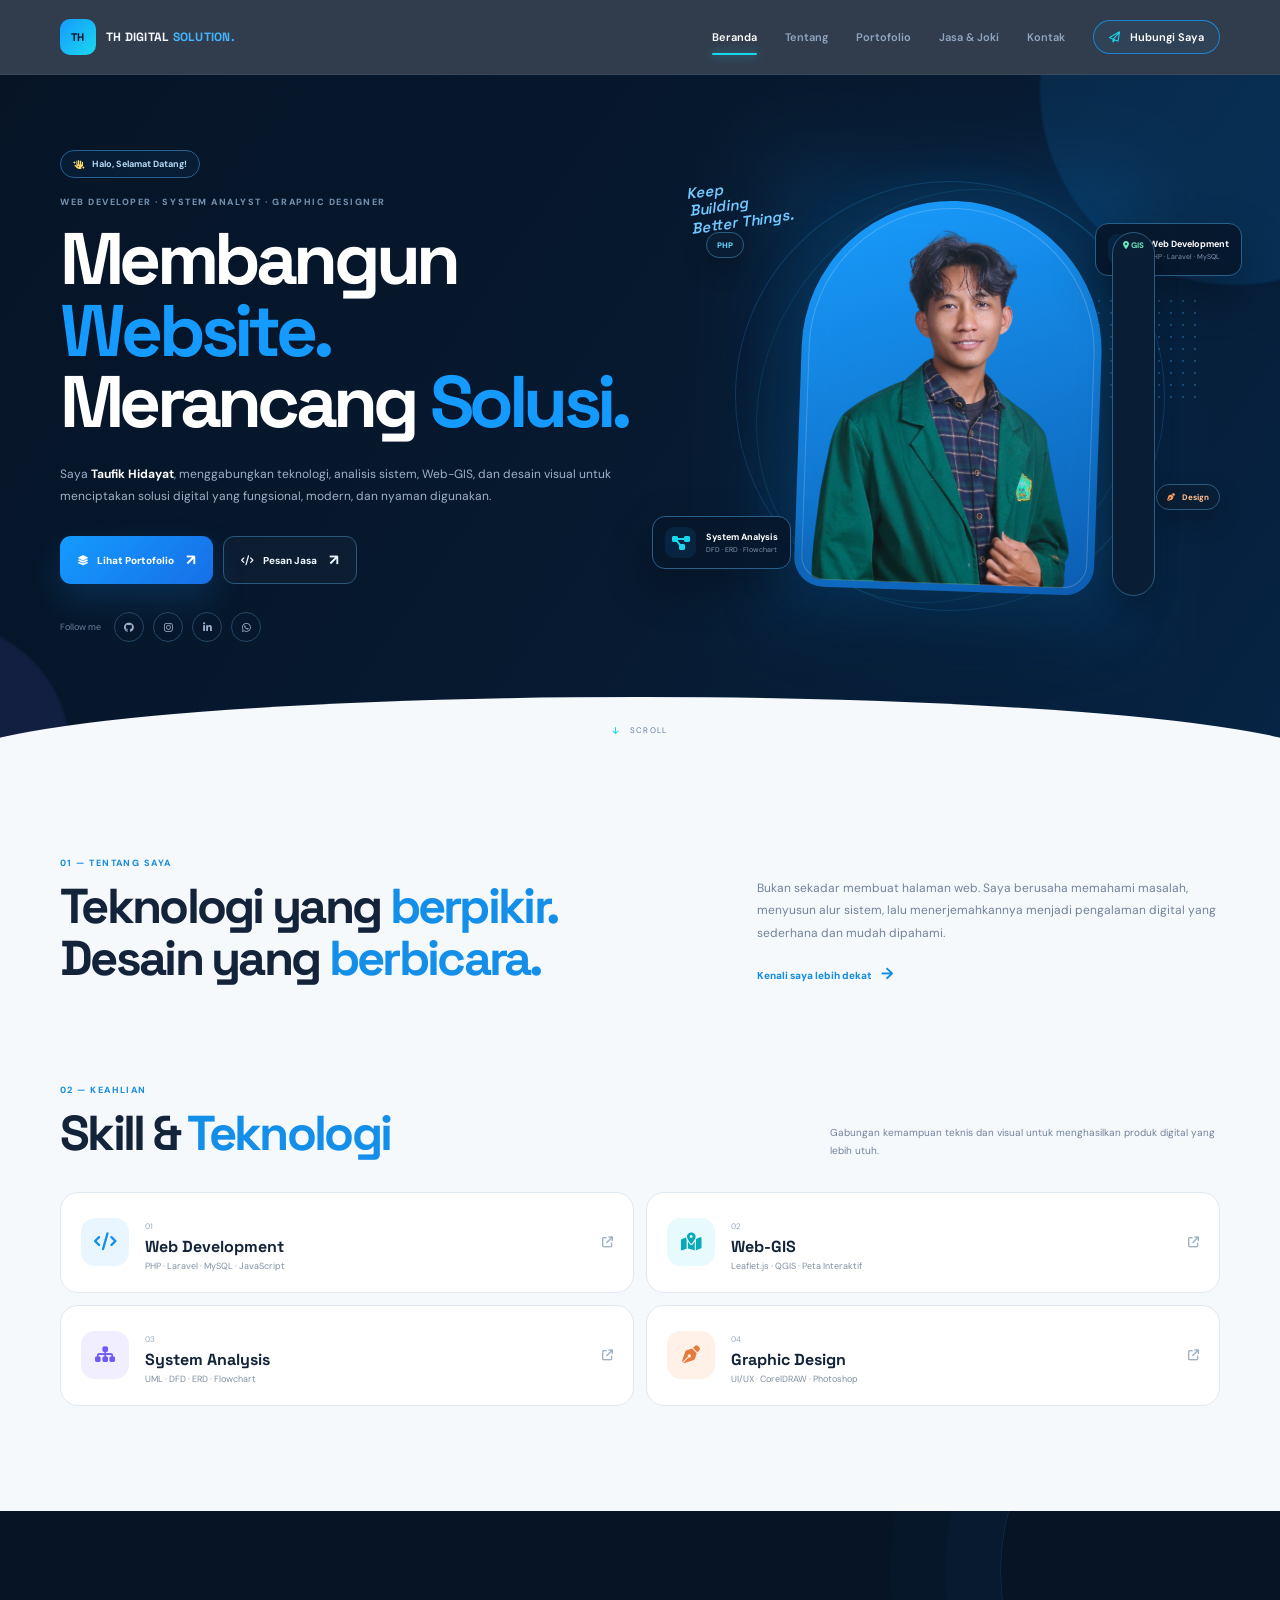
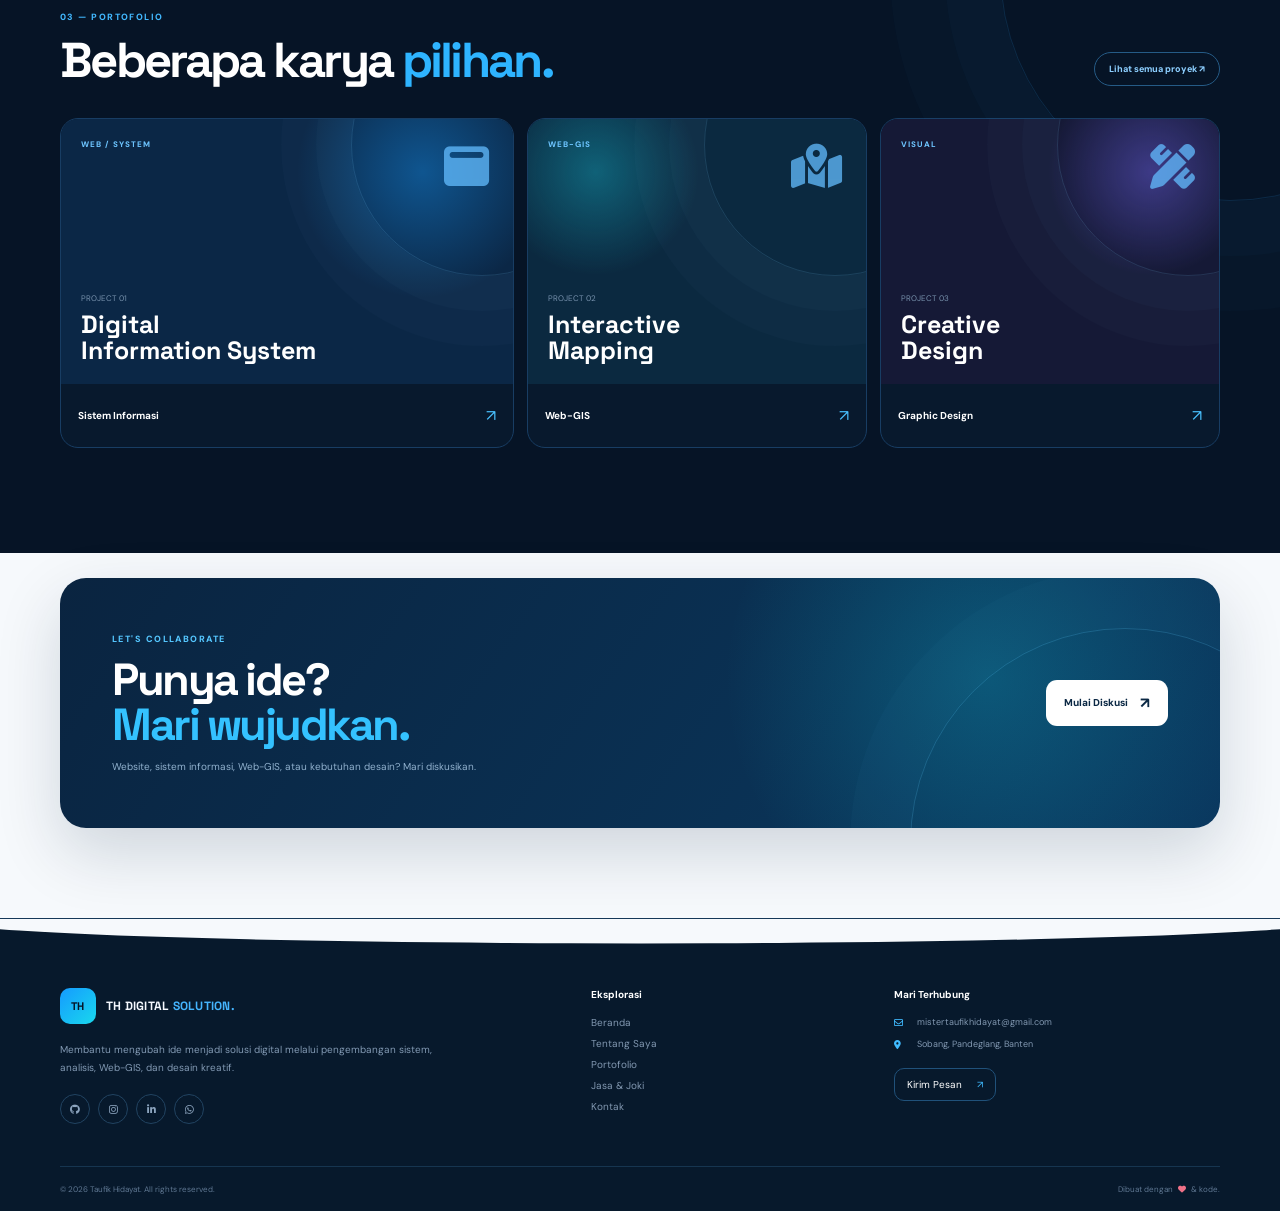
==== index.html @ 8ab4a1b7 "Add files via upload" ====
<!DOCTYPE html>
<html lang="id">
<head>
    <meta charset="UTF-8">
    <meta name="viewport" content="width=device-width, initial-scale=1.0">
    <meta name="description" content="Portfolio Taufik Hidayat — Web Developer, System Analyst & Graphic Designer.">
    <title>Taufik Hidayat | TH Digital Solution</title>

    <link rel="preconnect" href="https://fonts.googleapis.com">
    <link rel="preconnect" href="https://fonts.gstatic.com" crossorigin>
    <link href="https://fonts.googleapis.com/css2?family=DM+Sans:wght@400;500;600;700&family=Space+Grotesk:wght@500;600;700&display=swap" rel="stylesheet">
    <link rel="stylesheet" href="https://cdnjs.cloudflare.com/ajax/libs/font-awesome/6.5.2/css/all.min.css">
    <link rel="stylesheet" href="css/style.css">
</head>

<body>
    <header class="header" id="header">
        <div class="container nav">
            <a class="brand" href="index.html">
                <span class="brand-logo">TH</span>
                <span>TH DIGITAL <b>SOLUTION.</b></span>
            </a>

            <button class="menu-button" id="menuButton" aria-label="Buka menu" aria-expanded="false">
                <i class="fa-solid fa-bars"></i>
            </button>

            <nav class="menu" id="menu">
                <a class="active" href="index.html">Beranda</a>
                <a href="tentang.html">Tentang</a>
                <a href="portofolio.html">Portofolio</a>
                <a href="jasa.html">Jasa & Joki</a>
                <a href="kontak.html">Kontak</a>
                <a class="contact-pill" href="kontak.html"><i class="fa-regular fa-paper-plane"></i> Hubungi Saya</a>
            </nav>
        </div>
    </header>

    <main>
        <!-- HERO -->
        <section class="hero">
            <div class="hero-shape shape-a"></div>
            <div class="hero-shape shape-b"></div>
            <div class="hero-dots dots-a"></div>

            <div class="container hero-inner">
                <div class="hero-copy reveal">
                    <span class="welcome"><i class="fa-solid fa-hand-sparkles"></i> Halo, Selamat Datang!</span>
                    <p class="eyebrow">WEB DEVELOPER · SYSTEM ANALYST · GRAPHIC DESIGNER</p>

                    <h1>
                        Membangun <span>Website.</span><br>
                        Merancang <span>Solusi.</span>
                    </h1>

                    <p class="lead">
                        Saya <strong>Taufik Hidayat</strong>, menggabungkan teknologi,
                        analisis sistem, Web-GIS, dan desain visual untuk menciptakan
                        solusi digital yang fungsional, modern, dan nyaman digunakan.
                    </p>

                    <div class="actions">
                        <a class="btn primary" href="portofolio.html">
                            <i class="fa-solid fa-layer-group"></i> Lihat Portofolio <span>↗</span>
                        </a>
                        <a class="btn ghost" href="jasa.html">
                            <i class="fa-solid fa-code"></i> Pesan Jasa <span>↗</span>
                        </a>
                    </div>

                    <div class="follow">
                        <span>Follow me</span>
                        <a href="#" aria-label="GitHub"><i class="fa-brands fa-github"></i></a>
                        <a href="#" aria-label="Instagram"><i class="fa-brands fa-instagram"></i></a>
                        <a href="#" aria-label="LinkedIn"><i class="fa-brands fa-linkedin-in"></i></a>
                        <a href="#" aria-label="WhatsApp"><i class="fa-brands fa-whatsapp"></i></a>
                    </div>
                </div>

                <!-- Foto pribadi tetap dipakai -->
                <div class="hero-profile reveal delay">
                    <div class="orbit orbit-one"></div>
                    <div class="orbit orbit-two"></div>

                    <div class="profile-frame">
                        <div class="profile-glow"></div>
                        <img src="assets/img/foto-profil.png" alt="Foto Taufik Hidayat">
                    </div>

                    <div class="signature">
                        <span>Keep<br>Building<br>Better Things.</span>
                        <i class="fa-solid fa-arrow-turn-down"></i>
                    </div>

                    <div class="float-card card-web">
                        <div class="card-icon"><i class="fa-solid fa-code"></i></div>
                        <div><strong>Web Development</strong><small>PHP · Laravel · MySQL</small></div>
                    </div>

                    <div class="float-card card-system">
                        <div class="card-icon"><i class="fa-solid fa-diagram-project"></i></div>
                        <div><strong>System Analysis</strong><small>DFD · ERD · Flowchart</small></div>
                    </div>

                    <div class="float-badge"><i class="fa-solid fa-pen-nib"></i> Design</div>
                    <div class="mini-tech tech-php">PHP</div>
                    <div class="mini-tech tech-gis"><i class="fa-solid fa-location-dot"></i> GIS</div>
                </div>
            </div>

            <div class="scroll-down"><i class="fa-solid fa-arrow-down"></i> SCROLL</div>
        </section>

        <!-- INTRO -->
        <section class="intro section-light">
            <div class="container intro-grid">
                <div class="reveal">
                    <span class="section-kicker">01 — TENTANG SAYA</span>
                    <h2>Teknologi yang <span>berpikir.</span><br>Desain yang <span>berbicara.</span></h2>
                </div>
                <div class="intro-text reveal delay">
                    <p>
                        Bukan sekadar membuat halaman web. Saya berusaha memahami masalah,
                        menyusun alur sistem, lalu menerjemahkannya menjadi pengalaman digital
                        yang sederhana dan mudah dipahami.
                    </p>
                    <a class="text-link" href="tentang.html">Kenali saya lebih dekat <b>→</b></a>
                </div>
            </div>
        </section>

        <!-- SKILLS -->
        <section class="skills section-light">
            <div class="container">
                <div class="section-title reveal">
                    <div>
                        <span class="section-kicker">02 — KEAHLIAN</span>
                        <h2>Skill & <span>Teknologi</span></h2>
                    </div>
                    <p>Gabungan kemampuan teknis dan visual untuk menghasilkan produk digital yang lebih utuh.</p>
                </div>

                <div class="skill-list">
                    <article class="skill reveal">
                        <div class="skill-icon"><i class="fa-solid fa-code"></i></div>
                        <div><small>01</small><h3>Web Development</h3><p>PHP · Laravel · MySQL · JavaScript</p></div>
                        <i class="fa-solid fa-arrow-up-right-from-square skill-arrow"></i>
                    </article>

                    <article class="skill reveal delay">
                        <div class="skill-icon cyan"><i class="fa-solid fa-map-location-dot"></i></div>
                        <div><small>02</small><h3>Web-GIS</h3><p>Leaflet.js · QGIS · Peta Interaktif</p></div>
                        <i class="fa-solid fa-arrow-up-right-from-square skill-arrow"></i>
                    </article>

                    <article class="skill reveal">
                        <div class="skill-icon purple"><i class="fa-solid fa-sitemap"></i></div>
                        <div><small>03</small><h3>System Analysis</h3><p>UML · DFD · ERD · Flowchart</p></div>
                        <i class="fa-solid fa-arrow-up-right-from-square skill-arrow"></i>
                    </article>

                    <article class="skill reveal delay">
                        <div class="skill-icon orange"><i class="fa-solid fa-pen-nib"></i></div>
                        <div><small>04</small><h3>Graphic Design</h3><p>UI/UX · CorelDRAW · Photoshop</p></div>
                        <i class="fa-solid fa-arrow-up-right-from-square skill-arrow"></i>
                    </article>
                </div>
            </div>
        </section>

        <!-- PROJECTS -->
        <section class="projects">
            <div class="project-decoration"></div>
            <div class="container">
                <div class="section-title dark-title reveal">
                    <div>
                        <span class="section-kicker">03 — PORTOFOLIO</span>
                        <h2>Beberapa karya <span>pilihan.</span></h2>
                    </div>
                    <a class="outline-link" href="portofolio.html">Lihat semua proyek ↗</a>
                </div>

                <div class="project-grid">
                    <a class="project project-large reveal" href="portofolio.html">
                        <div class="project-visual visual-blue">
                            <span>WEB / SYSTEM</span>
                            <i class="fa-solid fa-window-maximize"></i>
                            <div><small>PROJECT 01</small><h3>Digital<br>Information System</h3></div>
                        </div>
                        <div class="project-bottom"><b>Sistem Informasi</b><span>↗</span></div>
                    </a>

                    <a class="project reveal delay" href="portofolio.html">
                        <div class="project-visual visual-cyan">
                            <span>WEB-GIS</span>
                            <i class="fa-solid fa-map-location-dot"></i>
                            <div><small>PROJECT 02</small><h3>Interactive<br>Mapping</h3></div>
                        </div>
                        <div class="project-bottom"><b>Web-GIS</b><span>↗</span></div>
                    </a>

                    <a class="project reveal" href="portofolio.html">
                        <div class="project-visual visual-purple">
                            <span>VISUAL</span>
                            <i class="fa-solid fa-pen-ruler"></i>
                            <div><small>PROJECT 03</small><h3>Creative<br>Design</h3></div>
                        </div>
                        <div class="project-bottom"><b>Graphic Design</b><span>↗</span></div>
                    </a>
                </div>
            </div>
        </section>

        <!-- CTA -->
        <section class="cta-wrap">
            <div class="container">
                <div class="cta reveal">
                    <div class="cta-content">
                        <span class="section-kicker">LET'S COLLABORATE</span>
                        <h2>Punya ide?<br><span>Mari wujudkan.</span></h2>
                        <p>Website, sistem informasi, Web-GIS, atau kebutuhan desain? Mari diskusikan.</p>
                    </div>
                    <a class="btn white" href="kontak.html">Mulai Diskusi <span>↗</span></a>
                    <div class="cta-circle"></div>
                </div>
            </div>
        </section>
    </main>

    <!-- FOOTER YANG LEBIH LEMBUT -->
    <footer class="footer">
        <div class="footer-wave"></div>
        <div class="container footer-main">
            <div class="footer-about">
                <a class="brand footer-brand" href="index.html">
                    <span class="brand-logo">TH</span>
                    <span>TH DIGITAL <b>SOLUTION.</b></span>
                </a>
                <p>
                    Membantu mengubah ide menjadi solusi digital melalui
                    pengembangan sistem, analisis, Web-GIS, dan desain kreatif.
                </p>
                <div class="footer-social">
                    <a href="#"><i class="fa-brands fa-github"></i></a>
                    <a href="#"><i class="fa-brands fa-instagram"></i></a>
                    <a href="#"><i class="fa-brands fa-linkedin-in"></i></a>
                    <a href="#"><i class="fa-brands fa-whatsapp"></i></a>
                </div>
            </div>

            <div class="footer-column">
                <h4>Eksplorasi</h4>
                <a href="index.html">Beranda</a>
                <a href="tentang.html">Tentang Saya</a>
                <a href="portofolio.html">Portofolio</a>
                <a href="jasa.html">Jasa & Joki</a>
                <a href="kontak.html">Kontak</a>
            </div>

            <div class="footer-column contact-column">
                <h4>Mari Terhubung</h4>
                <p><i class="fa-regular fa-envelope"></i><span>mistertaufikhidayat@gmail.com</span></p>
                <p><i class="fa-solid fa-location-dot"></i><span>Sobang, Pandeglang, Banten</span></p>
                <a class="footer-contact-button" href="kontak.html">Kirim Pesan <span>↗</span></a>
            </div>
        </div>

        <div class="container footer-bottom">
            <p>© 2026 Taufik Hidayat. All rights reserved.</p>
            <span>Dibuat dengan <i class="fa-solid fa-heart"></i> & kode.</span>
        </div>
    </footer>

    <button class="back-top" id="backTop" aria-label="Kembali ke atas">
        <i class="fa-solid fa-arrow-up"></i>
    </button>

    <script src="js/script.js"></script>
</body>
</html>
---- css/style.css ----
:root{
    --navy:#061426;
    --navy-2:#081b31;
    --blue:#159bff;
    --cyan:#19d8ed;
    --purple:#796cff;
    --orange:#ff9b5e;
    --ink:#12233a;
    --muted:#71829a;
    --line:#dfe8f1;
    --white:#ffffff;
    --soft:#f6f9fc;
    --shadow:0 22px 60px rgba(13,35,62,.12);
}
*{box-sizing:border-box;margin:0;padding:0}
html{scroll-behavior:smooth}
body{
    font-family:"DM Sans",Arial,sans-serif;
    color:var(--ink);
    background:var(--soft);
    overflow-x:hidden;
}
a{text-decoration:none;color:inherit}
button{font:inherit}
.container{width:min(1160px,calc(100% - 40px));margin:auto}

/* HEADER */
.header{
    position:sticky;top:0;z-index:100;
    background:rgba(6,20,38,.82);
    backdrop-filter:blur(18px);
    border-bottom:1px solid rgba(123,178,224,.12);
    transition:.3s;
}
.header.scrolled{background:rgba(6,20,38,.96);box-shadow:0 12px 35px rgba(0,0,0,.12)}
.nav{height:74px;display:flex;align-items:center;justify-content:space-between}
.brand{display:flex;align-items:center;gap:10px;color:#f5f9ff;font:700 12px "Space Grotesk";letter-spacing:.02em}
.brand-logo{
    width:36px;height:36px;border-radius:10px;display:grid;place-items:center;
    color:#061426;background:linear-gradient(135deg,var(--blue),var(--cyan));
    font-size:11px;font-weight:800;
}
.brand b{color:#45b5ff}
.menu{display:flex;align-items:center;gap:28px}
.menu>a{font-size:11px;font-weight:600;color:#91a6c0;position:relative;transition:.2s}
.menu>a:hover,.menu>a.active{color:#fff}
.menu>a.active:after{
    content:"";position:absolute;height:2px;left:0;right:0;bottom:-11px;
    background:var(--cyan);border-radius:9px;box-shadow:0 0 10px rgba(25,216,237,.6)
}
.contact-pill{
    border:1px solid rgba(21,155,255,.75);border-radius:999px;padding:9px 15px;
    color:#fff!important;background:rgba(21,155,255,.05)
}
.contact-pill:after{display:none}
.contact-pill i{color:var(--cyan);margin-right:7px}
.menu-button{display:none;border:0;background:none;color:#fff;font-size:22px}

/* HERO */
.hero{
    position:relative;min-height:670px;overflow:hidden;
    background:linear-gradient(125deg,#061426 0%,#071a31 57%,#062444 100%);
    color:#fff;display:flex;align-items:center;
}
.hero:after{
    content:"";position:absolute;left:-4%;right:-4%;bottom:-80px;height:145px;
    background:var(--soft);border-radius:50% 50% 0 0/45% 45% 0 0;
}
.hero-inner{
    position:relative;z-index:3;display:grid;grid-template-columns:1fr .95fr;
    align-items:center;gap:50px;padding:75px 0 120px;
}
.hero-shape{position:absolute;border-radius:50%;filter:blur(1px);pointer-events:none}
.shape-a{width:390px;height:390px;right:-150px;top:-180px;background:rgba(21,155,255,.13)}
.shape-b{width:260px;height:260px;left:-190px;bottom:-120px;background:rgba(121,108,255,.1)}
.dots-a{
    position:absolute;right:6%;top:32%;width:110px;height:110px;opacity:.3;
    background-image:radial-gradient(#3eabff 1px,transparent 1px);background-size:12px 12px
}
.welcome{
    display:inline-flex;align-items:center;gap:8px;padding:7px 12px;border:1px solid #246294;
    border-radius:999px;background:rgba(21,155,255,.06);color:#b5d9f5;font-size:9px;font-weight:700;
    margin-bottom:18px
}
.welcome i{color:#ffd86a}
.eyebrow{font-size:9px;color:#7391b1;letter-spacing:.17em;font-weight:800;margin-bottom:15px}
.hero h1{
    font:700 clamp(48px,6vw,73px)/.98 "Space Grotesk";letter-spacing:-.065em
}
.hero h1 span{color:var(--blue)}
.lead{max-width:570px;color:#9eb1c9;font-size:12px;line-height:1.9;margin:25px 0 28px}
.lead strong{color:#fff}
.actions{display:flex;gap:10px;flex-wrap:wrap}
.btn{
    display:inline-flex;align-items:center;gap:9px;padding:13px 17px;border-radius:11px;
    font-size:10px;font-weight:800;transition:.28s
}
.btn span{font-size:15px;margin-left:3px}
.btn.primary{background:linear-gradient(135deg,#149bff,#176fe7);color:#fff;box-shadow:0 15px 35px rgba(21,155,255,.18)}
.btn.ghost{border:1px solid #2c587e;background:rgba(255,255,255,.025);color:#eef6ff}
.btn:hover{transform:translateY(-3px)}
.btn.primary:hover{box-shadow:0 18px 42px rgba(21,155,255,.3)}
.btn.ghost:hover{border-color:#159bff;background:rgba(21,155,255,.07)}
.follow{display:flex;align-items:center;gap:9px;margin-top:28px}
.follow>span{color:#68819e;font-size:9px;margin-right:4px}
.follow a{
    width:30px;height:30px;border:1px solid #254766;border-radius:50%;
    display:grid;place-items:center;color:#9bb1c9;font-size:10px;transition:.2s
}
.follow a:hover{color:#fff;border-color:#1aa8ff;transform:translateY(-3px)}

/* PHOTO / VISUAL */
.hero-profile{height:455px;position:relative;display:grid;place-items:center}
.profile-frame{
    position:relative;width:300px;height:390px;z-index:3;
    border-radius:155px 155px 30px 30px;
    background:linear-gradient(160deg,#1a9eff,#0b55a7);
    padding:7px;box-shadow:0 30px 75px rgba(0,0,0,.3),0 0 65px rgba(21,155,255,.18);
    transform:rotate(2deg);transition:.5s
}
.profile-frame:hover{transform:rotate(0) translateY(-6px)}
.profile-frame:before{
    content:"";position:absolute;inset:7px;border:1px solid rgba(255,255,255,.2);
    border-radius:150px 150px 25px 25px;z-index:2;pointer-events:none
}
.profile-glow{position:absolute;inset:-40px;background:rgba(21,155,255,.12);filter:blur(35px);z-index:-1}
.profile-frame img{
    width:100%;height:100%;display:block;object-fit:cover;object-position:center top;
    border-radius:150px 150px 24px 24px
}
.orbit{position:absolute;border:1px solid rgba(47,165,255,.2);border-radius:50%;z-index:1}
.orbit-one{width:430px;height:430px;transform:rotate(-19deg)}
.orbit-two{width:370px;height:430px;transform:rotate(32deg);border-color:rgba(25,216,237,.13)}
.float-card{
    position:absolute;z-index:6;display:flex;align-items:center;gap:10px;padding:10px 12px;
    border:1px solid #27608d;border-radius:13px;background:rgba(7,24,44,.94);
    box-shadow:0 18px 45px rgba(0,0,0,.27);backdrop-filter:blur(10px);animation:float 5s ease-in-out infinite
}
.float-card strong{display:block;font-size:9px}.float-card small{display:block;color:#7f98b3;font-size:7px;margin-top:2px}
.card-icon{width:31px;height:31px;border-radius:9px;background:rgba(21,155,255,.1);display:grid;place-items:center;color:var(--cyan)}
.card-web{right:-4%;top:12%}.card-system{left:-5%;bottom:12%;animation-delay:-2s}
.float-badge,.mini-tech{
    position:absolute;z-index:7;border:1px solid #2b5c81;background:#091d34;border-radius:999px;
    padding:7px 10px;color:#a9c1d9;font-size:8px;font-weight:800;box-shadow:0 10px 25px rgba(0,0,0,.22)
}
.float-badge{right:0;bottom:25%;color:#ffbd8d}.float-badge i{margin-right:5px;color:var(--orange)}
.mini-tech{top:14%;left:5%;color:#66d8ff}.tech-gis{left:auto;right:12%;bottom:6%;color:#68e5bd}
.signature{position:absolute;z-index:7;left:2%;top:2%;color:#74c9ff;font:600 italic 15px/1.15 "Space Grotesk";transform:rotate(-8deg)}
.signature i{display:block;margin:8px 0 0 35px;color:var(--cyan)}
@keyframes float{50%{transform:translateY(-9px)}}
.scroll-down{
    position:absolute;bottom:27px;left:50%;transform:translateX(-50%);z-index:5;
    color:#607d9d;font-size:8px;letter-spacing:.16em
}
.scroll-down i{color:var(--cyan);margin-right:7px}

/* LIGHT SECTIONS */
.section-light{background:var(--soft)}
.intro{padding:95px 0 60px}
.intro-grid{display:grid;grid-template-columns:1fr .75fr;gap:80px;align-items:end}
.section-kicker{display:block;color:#188ddd;font-size:9px;font-weight:800;letter-spacing:.16em;margin-bottom:12px}
.intro h2,.section-title h2{
    font:700 clamp(34px,4vw,49px)/1.05 "Space Grotesk";letter-spacing:-.055em
}
.intro h2 span,.section-title h2 span{color:#138fe9}
.intro-text p{color:var(--muted);font-size:12px;line-height:1.9;margin-bottom:18px}
.text-link{font-size:10px;font-weight:800;color:#148de5}
.text-link b{font-size:16px;margin-left:7px}
.skills{padding:40px 0 105px}
.section-title{display:flex;justify-content:space-between;align-items:end;gap:40px;margin-bottom:32px}
.section-title>p{max-width:390px;color:var(--muted);font-size:10px;line-height:1.8}
.skill-list{display:grid;grid-template-columns:1fr 1fr;gap:12px}
.skill{
    position:relative;display:flex;align-items:center;gap:16px;padding:20px;
    border:1px solid var(--line);border-radius:18px;background:#fff;transition:.3s
}
.skill:hover{transform:translateY(-5px);box-shadow:var(--shadow);border-color:#a7d6f8}
.skill-icon{
    flex:0 0 48px;width:48px;height:48px;display:grid;place-items:center;border-radius:14px;
    background:#e9f6ff;color:#138fe9;font-size:18px
}
.skill-icon.cyan{background:#e7fbfc;color:#08a9b8}.skill-icon.purple{background:#f0eeff;color:#6d5bf2}.skill-icon.orange{background:#fff1e8;color:#e47a3b}
.skill small{font-size:8px;color:#9aabc0}.skill h3{font:700 16px "Space Grotesk";margin:2px 0 3px}.skill p{font-size:9px;color:#8190a3}
.skill-arrow{margin-left:auto;color:#9eb0c2;font-size:11px;transition:.25s}.skill:hover .skill-arrow{color:#159bff;transform:translate(2px,-2px)}

/* PROJECTS */
.projects{position:relative;overflow:hidden;background:#061426;color:#fff;padding:100px 0 105px}
.project-decoration{
    position:absolute;right:-180px;top:-170px;width:460px;height:460px;border-radius:50%;
    border:1px solid rgba(52,167,255,.15);box-shadow:0 0 0 55px rgba(52,167,255,.025),0 0 0 110px rgba(52,167,255,.018)
}
.dark-title .section-kicker{color:#42b9ff}.dark-title h2{color:#fff}.dark-title h2 span{color:#2eb4ff}.outline-link{padding:10px 14px;border:1px solid #255b86;border-radius:999px;color:#8dcfff;font-size:9px;font-weight:800}
.project-grid{display:grid;grid-template-columns:1.2fr .9fr .9fr;gap:13px}
.project{border:1px solid #183d63;border-radius:18px;overflow:hidden;background:#08192d;transition:.3s}
.project:hover{transform:translateY(-7px);border-color:#258fdb;box-shadow:0 25px 55px rgba(0,0,0,.27)}
.project-visual{height:265px;padding:20px;position:relative;overflow:hidden;display:flex;flex-direction:column;justify-content:end}
.project-visual:after{
    content:"";position:absolute;width:260px;height:260px;right:-100px;top:-105px;border:1px solid rgba(130,205,255,.15);border-radius:50%;
    box-shadow:0 0 0 35px rgba(130,205,255,.025),0 0 0 70px rgba(130,205,255,.02)
}
.visual-blue{background:radial-gradient(circle at 80% 20%,rgba(21,155,255,.4),transparent 30%),#0b2746}
.visual-cyan{background:radial-gradient(circle at 20% 20%,rgba(25,216,237,.32),transparent 30%),#0b2940}
.visual-purple{background:radial-gradient(circle at 80% 20%,rgba(121,108,255,.4),transparent 30%),#151936}
.project-visual>span{position:absolute;left:20px;top:20px;color:#6ec5ff;font-size:8px;letter-spacing:.14em;font-weight:800}
.project-visual>i{position:absolute;right:24px;top:25px;color:#63bdff;font-size:45px;opacity:.75}
.project-visual div{position:relative;z-index:2}.project-visual small{color:#7892ad;font-size:8px}.project-visual h3{font:700 25px/1.03 "Space Grotesk";margin-top:6px}
.project-bottom{height:63px;display:flex;align-items:center;padding:0 17px}.project-bottom b{font-size:10px}.project-bottom span{margin-left:auto;color:#49c1ff;font-size:16px}

/* CTA */
.cta-wrap{background:var(--soft);padding:25px 0 90px}
.cta{
    position:relative;min-height:250px;padding:45px 52px;display:flex;align-items:center;justify-content:space-between;
    overflow:hidden;border-radius:26px;background:linear-gradient(125deg,#0a2440,#0a3960);color:#fff;
    box-shadow:0 25px 65px rgba(7,31,57,.16)
}
.cta:before{content:"";position:absolute;inset:0;background:radial-gradient(circle at 80% 40%,rgba(19,216,237,.22),transparent 28%)}
.cta-circle{position:absolute;right:-120px;bottom:-230px;width:430px;height:430px;border-radius:50%;border:1px solid rgba(98,204,255,.2);box-shadow:0 0 0 60px rgba(98,204,255,.025)}
.cta-content{position:relative;z-index:2}.cta-content .section-kicker{color:#55c7ff}.cta-content h2{font:700 45px/1 "Space Grotesk";letter-spacing:-.055em}.cta-content h2 span{color:#34c2ff}.cta-content p{font-size:10px;color:#91b1ce;margin-top:13px}
.btn.white{position:relative;z-index:3;background:#fff;color:#0b2844;padding:13px 18px}.btn.white:hover{box-shadow:0 15px 35px rgba(0,0,0,.2)}

/* FOOTER */
.footer{position:relative;background:#07192c;color:#fff;border-top:1px solid #153858;overflow:hidden}
.footer-wave{
    height:34px;background:var(--soft);
    clip-path:ellipse(55% 72% at 50% 0%);
    margin-bottom:35px
}
.footer-main{display:grid;grid-template-columns:1.4fr .7fr 1fr;gap:75px;padding-bottom:42px}
.footer-brand{font-size:12px}
.footer-about>p{max-width:390px;color:#8299b3;font-size:10px;line-height:1.8;margin:17px 0}
.footer-social{display:flex;gap:8px}
.footer-social a{
    width:30px;height:30px;border:1px solid #214361;border-radius:50%;display:grid;place-items:center;
    color:#8ca4be;font-size:10px;transition:.25s
}
.footer-social a:hover{color:#fff;border-color:#27aaff;transform:translateY(-3px)}
.footer-column h4{font-size:10px;margin-bottom:15px;color:#fff}.footer-column>a{display:block;color:#8298b1;font-size:10px;margin:8px 0;transition:.2s}.footer-column>a:hover{color:#45b9ff;transform:translateX(2px)}
.contact-column p{display:flex;gap:10px;align-items:flex-start;color:#8298b1;font-size:9px;margin:10px 0}.contact-column p i{color:#40bbff;margin-top:2px;width:13px}
.footer-contact-button{display:inline-flex!important;align-items:center;gap:15px;color:#fff!important;border:1px solid #20517a;padding:9px 12px;border-radius:10px;margin-top:8px!important}.footer-contact-button span{color:#40bbff}
.footer-bottom{display:flex;justify-content:space-between;padding:17px 0;border-top:1px solid #163550;color:#5f7792;font-size:8px}.footer-bottom span i{color:#ef7188;margin:0 3px}

/* REVEAL + TOP */
.reveal{opacity:0;transform:translateY(22px);transition:opacity .65s ease,transform .65s ease}.reveal.show{opacity:1;transform:none}.delay{transition-delay:.12s}
.back-top{
    position:fixed;right:22px;bottom:22px;z-index:90;width:40px;height:40px;border:1px solid #2b8dcc;
    border-radius:50%;background:#0a2946;color:#63c6ff;box-shadow:0 12px 30px rgba(0,0,0,.2);
    opacity:0;visibility:hidden;transform:translateY(8px);transition:.25s;cursor:pointer
}
.back-top.visible{opacity:1;visibility:visible;transform:none}.back-top:hover{background:#159bff;color:#fff}

/* RESPONSIVE */
@media(max-width:950px){
    .menu{gap:17px}.hero-inner{grid-template-columns:1fr .8fr;gap:20px}.hero h1{font-size:55px}
    .hero-profile{transform:scale(.9)}.card-web{right:-7%}.card-system{left:-10%}
    .skill-list{grid-template-columns:1fr 1fr}.project-grid{grid-template-columns:1fr 1fr}.project-large{grid-column:span 2}
}
@media(max-width:720px){
    .container{width:calc(100% - 30px)}
    .nav{height:68px}.menu-button{display:block}
    .menu{
        display:none;position:absolute;top:68px;left:15px;right:15px;flex-direction:column;align-items:stretch;
        gap:2px;padding:12px;border:1px solid #1b3e60;border-radius:15px;background:rgba(6,20,38,.98);box-shadow:0 20px 50px rgba(0,0,0,.35)
    }
    .menu.open{display:flex}.menu>a{padding:10px}.menu>a.active:after{display:none}.contact-pill{text-align:center;margin-top:4px}
    .hero{min-height:auto}.hero:after{height:70px;bottom:-45px}.hero-inner{grid-template-columns:1fr;padding:60px 0 85px}
    .hero h1{font-size:48px}.lead{font-size:11px}.hero-profile{height:390px;transform:none;margin-top:0}
    .profile-frame{width:245px;height:320px}.orbit-one{width:340px;height:340px}.orbit-two{width:300px;height:360px}
    .float-card{transform:scale(.88)}.card-web{right:0;top:6%}.card-system{left:0;bottom:8%}
    .signature{left:1%;top:2%;font-size:12px}.float-badge{right:1%;bottom:27%}.mini-tech{display:none}.scroll-down{display:none}
    .intro{padding:75px 0 35px}.intro-grid{grid-template-columns:1fr;gap:25px}.intro h2{font-size:37px}
    .skills{padding:35px 0 75px}.section-title{display:block}.section-title>p{margin-top:14px}
    .skill-list{grid-template-columns:1fr}.project-grid{grid-template-columns:1fr}.project-large{grid-column:auto}
    .projects{padding:75px 0}.outline-link{display:inline-block;margin-top:18px}
    .cta-wrap{padding:15px 0 70px}.cta{display:block;padding:38px 26px}.cta-content h2{font-size:38px}.cta .btn{margin-top:24px}
    .footer-wave{height:24px;margin-bottom:25px}.footer-main{grid-template-columns:1fr;gap:30px;padding-bottom:32px}.footer-bottom{display:block;text-align:center}.footer-bottom span{display:block;margin-top:7px}
}
@media(prefers-reduced-motion:reduce){
    html{scroll-behavior:auto}*,*::before,*::after{animation:none!important;transition:none!important}
}

/* ==========================================================================
   JASA & KONTAK PAGE STYLES (DARK THEME SYNCHRONIZED)
   ========================================================================== */

/* Dark Background Wrapper for Jasa & Kontak Content */
.dark-page-content {
    background: linear-gradient(125deg,#061426 0%,#071a31 57%,#062444 100%);
    color: var(--white);
    position: relative;
}

/* HERO JASA */
.hero-jasa { display: grid; grid-template-columns: 1.1fr 0.9fr; gap: 60px; padding: 120px 0 80px; align-items: center; position: relative; z-index: 2;}
.hero-jasa .eyebrow { font-size: 13px; font-weight: 800; letter-spacing: 2px; color: var(--cyan); display: block; margin-bottom: 15px;}
.hero-jasa h1 { font: 700 clamp(40px, 5vw, 60px)/1.05 "Space Grotesk", sans-serif; color: #fff; margin: 15px 0; }
.hero-jasa h1 span { color: var(--blue); }
.hero-jasa .lead { color: #9eb1c9; font-size: 16px; margin-bottom: 30px; line-height: 1.7;}
.hero-jasa .actions { display: flex; gap: 15px; }

/* Visual Card Animasi Jasa */
.visual-card {
    background: linear-gradient(145deg, var(--navy-2), var(--navy)); border: 1px solid rgba(123, 178, 224, 0.15);
    padding: 40px; border-radius: 24px; position: relative;
    box-shadow: 0 30px 75px rgba(0,0,0,.3),0 0 65px rgba(21,155,255,.18);
}
.visual-top { border-bottom: 1px solid rgba(123,178,224,0.15); padding-bottom: 15px; margin-bottom: 30px; display: flex; gap: 8px; }
.visual-top .dot { width: 12px; height: 12px; border-radius: 50%; background: #31455c; }
.visual-code { font-family: monospace; font-size: clamp(24px, 4vw, 36px); color: #91a6c0; }
.visual-code strong { color: var(--cyan); }
.badge-float {
    position: absolute; bottom: -20px; right: -20px;
    background: var(--navy-2); border: 1px solid rgba(123,178,224,0.15);
    padding: 12px 20px; border-radius: 12px; font-size: 12px; font-weight: 700; color: #fff;
    box-shadow: 0 10px 25px rgba(0,0,0,.22);
}

/* Keunggulan (Trust) */
.trust {
    display: grid; grid-template-columns: repeat(4, 1fr);
    border-top: 1px solid rgba(123,178,224,0.1); border-bottom: 1px solid rgba(123,178,224,0.1);
    padding: 30px 0; margin-bottom: 100px; position: relative; z-index: 2;
}
.trust div { border-right: 1px solid rgba(123,178,224,0.1); text-align: center; }
.trust div:last-child { border-right: none; }
.trust strong { display: block; font-size: 32px; color: var(--blue); font-weight: 700; font-family: "Space Grotesk", sans-serif; margin-bottom: 5px; }
.trust span { color: #9eb1c9; font-size: 14px; }

/* Grid Jasa */
.services-section { padding-bottom: 120px; position: relative; z-index: 2;}
.services-section .section-title h2 { color: #fff; }
.services-grid { display: grid; grid-template-columns: repeat(2, 1fr); gap: 30px; padding-bottom: 120px; }
.service-card {
    background: var(--navy-2); border: 1px solid rgba(123,178,224,0.1);
    padding: 40px; border-radius: 20px; transition: 0.3s;
}
.service-card:hover { transform: translateY(-10px); border-color: var(--blue); box-shadow: 0 25px 55px rgba(0,0,0,.27);}
.service-card h3 { color: #ffffff; font: 700 24px "Space Grotesk", sans-serif; margin-bottom: 15px; } /* Explicit white text */
.service-card p { color: #9eb1c9; font-size: 14px; line-height: 1.7; margin-bottom: 25px; min-height: 50px; } /* Explicit muted text */
.service-features { border-top: 1px solid rgba(123,178,224,0.1); padding-top: 20px; margin-bottom: 30px; list-style: none;}
.service-features li { color: #9eb1c9; font-size: 14px; margin-bottom: 12px; display: flex; align-items: center; gap: 10px; } /* Explicit muted text */
.service-features li i { color: var(--cyan); }
.service-price { color: #ffffff; font: 700 24px "Space Grotesk", sans-serif; margin-bottom: 25px; } /* Explicit white text */
.service-price span { font-size: 14px; font-weight: 400; color: #9eb1c9; font-family: "DM Sans", sans-serif; }

.service-icon {
    width: 60px; height: 60px; border-radius: 15px; background: rgba(21,155,255,0.1);
    color: var(--blue); font-size: 26px; display: flex; align-items: center; justify-content: center; margin-bottom: 25px;
}
.service-icon.cyan { background: rgba(25,216,237,0.1); color: var(--cyan); }
.service-icon.purple { background: rgba(121,108,255,0.1); color: var(--purple); }
.service-icon.orange { background: rgba(255,155,94,0.1); color: var(--orange); }

/* HERO KONTAK */
.hero-contact { padding: 100px 0 60px; display: grid; grid-template-columns: 1fr 1fr; gap: 60px; align-items: center; position: relative; z-index: 2;}
.hero-contact .eyebrow { font-size: 13px; font-weight: 800; letter-spacing: 2px; color: var(--cyan); display: block; margin-bottom: 15px;}
.hero-contact h1 { font: 700 clamp(40px, 5vw, 60px)/1.05 "Space Grotesk", sans-serif; color: #fff; margin: 15px 0; }
.hero-contact h1 span { color: var(--blue); }
.hero-contact .lead { color: #9eb1c9; font-size: 16px; margin-bottom: 30px; line-height: 1.7; }

/* Chat Card Kontak */
.chat-card {
    background: linear-gradient(145deg, var(--navy-2), var(--navy)); border: 1px solid rgba(123, 178, 224, 0.15);
    padding: 30px; border-radius: 24px; box-shadow: 0 30px 75px rgba(0,0,0,.3); transform: rotate(2deg);
}
.chat-top { display: flex; align-items: center; gap: 15px; padding-bottom: 20px; border-bottom: 1px solid rgba(123,178,224,0.1); margin-bottom: 20px;}
.chat-top .avatar { width: 45px; height: 45px; background: linear-gradient(135deg, var(--blue), var(--cyan)); border-radius: 12px; display: grid; place-items: center; font-weight: bold; color: var(--navy); }
.chat-top div strong { display: block; color: #fff; font-size: 15px; }
.chat-top div small { color: #9eb1c9; font-size: 12px; }

.chat-bubble { padding: 12px 16px; border-radius: 15px; font-size: 13px; line-height: 1.5; margin-bottom: 15px; max-width: 80%; }
.chat-bubble.left { background: rgba(255,255,255,0.05); color: #fff; border-top-left-radius: 4px; }
.chat-bubble.right { background: linear-gradient(135deg, var(--blue), var(--cyan)); color: var(--navy); border-top-right-radius: 4px; margin-left: auto; font-weight: 600; }

/* Grid Kontak */
.contact-grid { display: grid; grid-template-columns: repeat(2, 1fr); gap: 20px; padding-bottom: 120px; position: relative; z-index: 2;}
.contact-channel {
    display: flex; align-items: center; gap: 20px; padding: 30px;
    background: var(--navy-2); border: 1px solid rgba(123,178,224,0.1); border-radius: 20px; transition: 0.3s;
}
.contact-channel:hover { transform: translateY(-5px); border-color: var(--cyan); box-shadow: 0 25px 55px rgba(0,0,0,.27);}
.channel-icon { width: 60px; height: 60px; background: rgba(21,155,255,0.1); color: var(--cyan); font-size: 24px; border-radius: 15px; display: grid; place-items: center; }
.channel-icon.wa { background: rgba(71,227,155,0.1); color: #47e39b; }
.contact-channel h3 { color: #fff; font-size: 18px; margin-bottom: 5px; font-family: "Space Grotesk", sans-serif; }
.contact-channel p { color: #9eb1c9; font-size: 13px; }

/* Class Tambahan Animasi */
.js-stagger { opacity: 0; transform: translateY(22px); transition: opacity 0.6s ease-out, transform 0.6s ease-out; }
.js-stagger.show, .js-stagger.scrolled { opacity: 1; transform: translateY(0); }

/* Responsif Mobile Khusus Jasa & Kontak */
@media(max-width:900px){
    .hero-jasa, .hero-contact { grid-template-columns: 1fr; text-align: center; }
    .hero-jasa .actions { justify-content: center; }
    .chat-card { transform: none; max-width: 500px; margin: 0 auto; text-align: left;}
    .trust { grid-template-columns: repeat(2, 1fr); gap: 20px; border: none; padding: 0; }
    .trust div { border: 1px solid rgba(123,178,224,0.1); border-radius: 15px; padding: 20px; }
    .services-grid, .contact-grid { grid-template-columns: 1fr; }
}
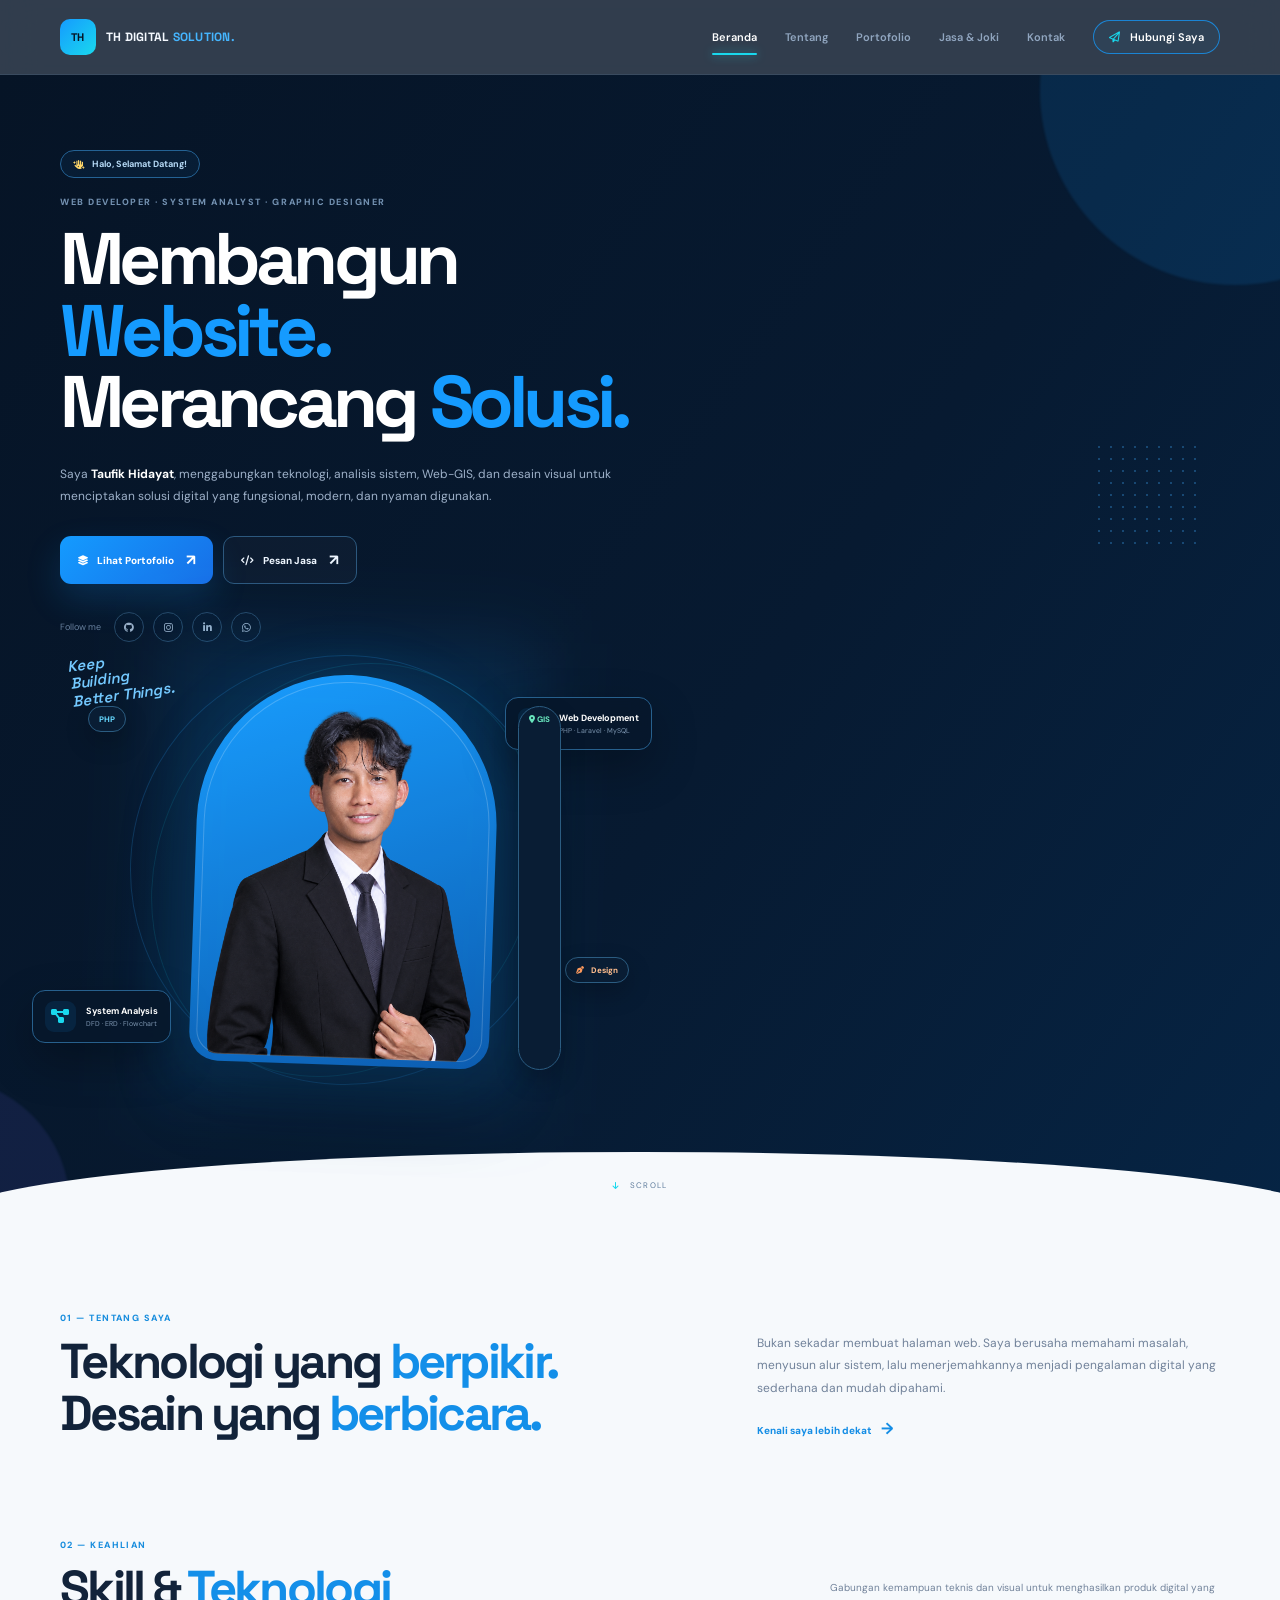
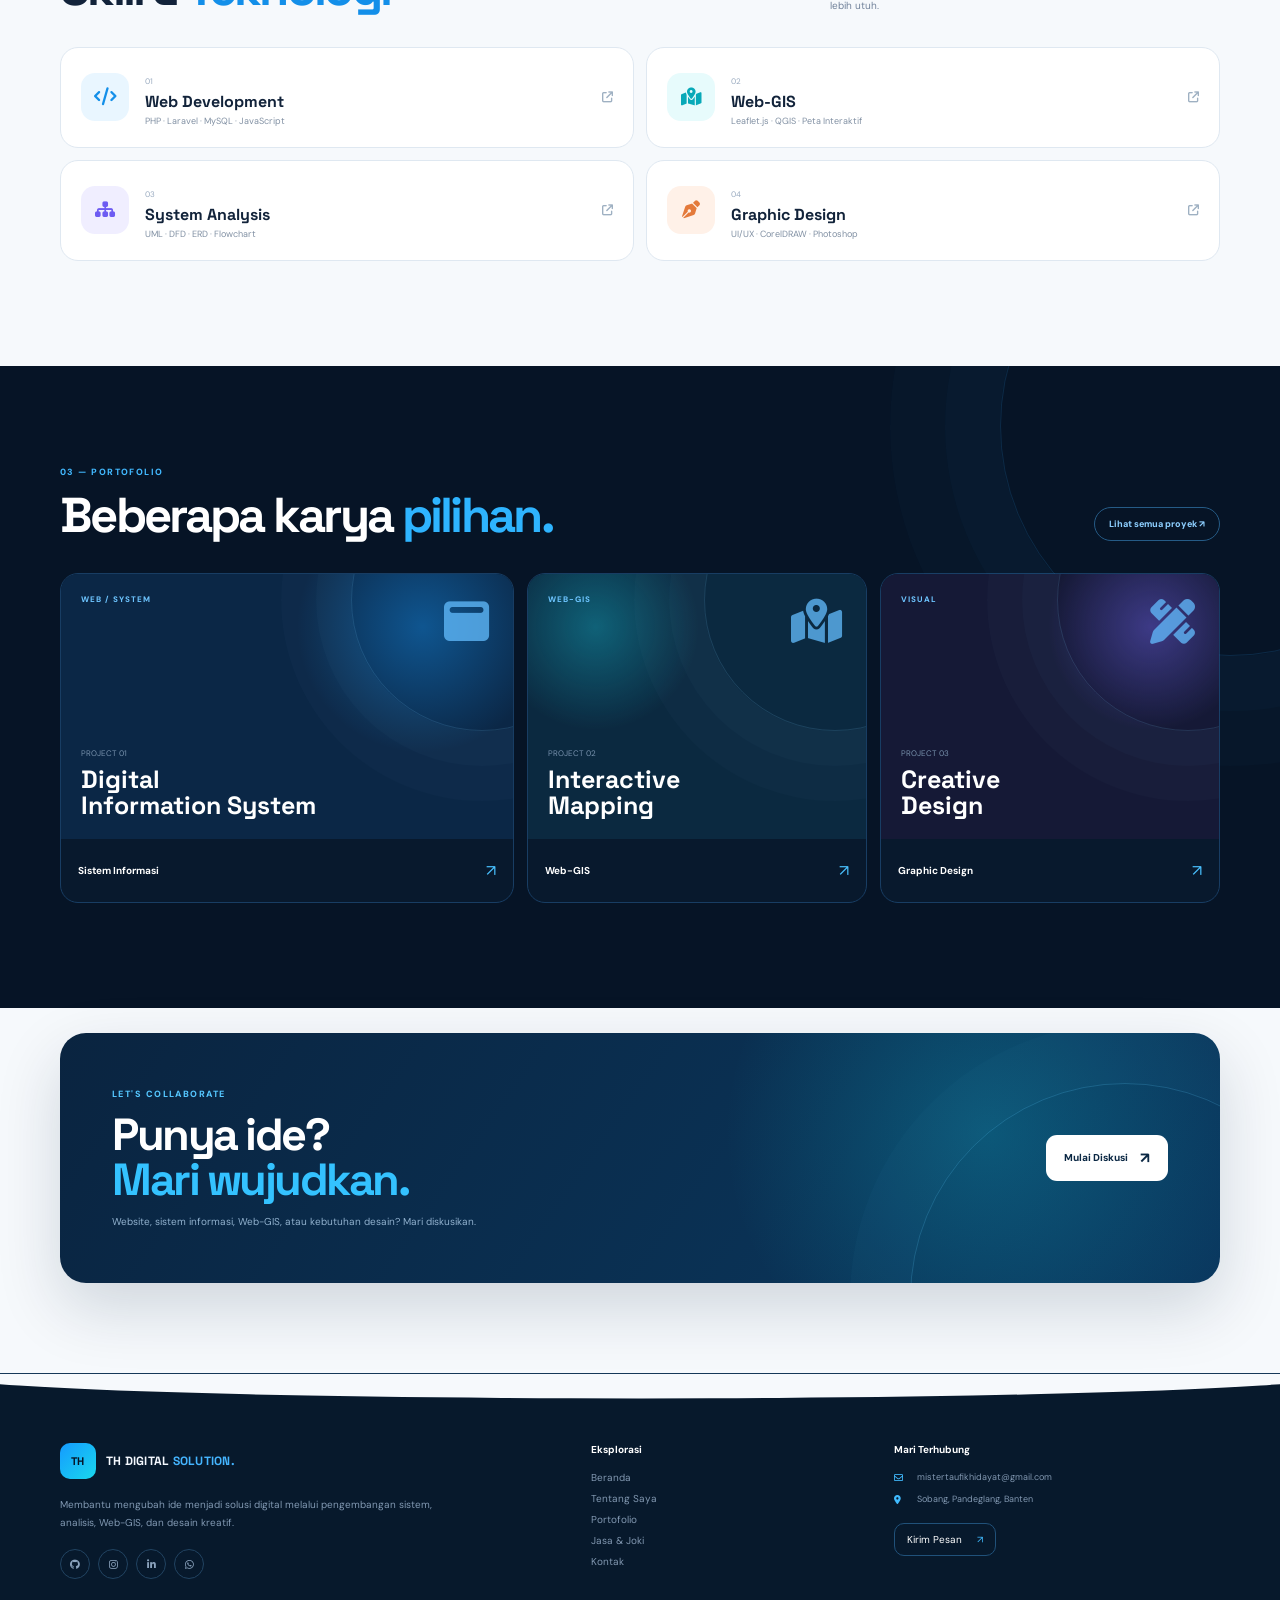
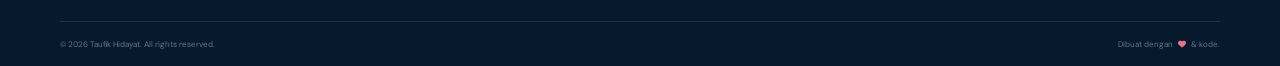
==== commit 3c41bbdb: "Update social media links in index.html" ====
--- a/index.html
+++ b/index.html
@@ -70,12 +70,11 @@
 
                     <div class="follow">
                         <span>Follow me</span>
-                        <a href="#" aria-label="GitHub"><i class="fa-brands fa-github"></i></a>
-                        <a href="#" aria-label="Instagram"><i class="fa-brands fa-instagram"></i></a>
+                        <a href="https://github.com/fikhdyt" aria-label="GitHub" target="_blank"><i class="fa-brands fa-github"></i></a>
+                        <a href="https://www.instagram.com/taufikhdy23_?stkn=MXhucjUyZmF0d3Bhbw==" aria-label="Instagram" target="_blank"><i class="fa-brands fa-instagram"></i></a>
                         <a href="#" aria-label="LinkedIn"><i class="fa-brands fa-linkedin-in"></i></a>
-                        <a href="#" aria-label="WhatsApp"><i class="fa-brands fa-whatsapp"></i></a>
-                    </div>
-                </div>
+                        <a href="https://wa.me/6285715409139" aria-label="WhatsApp" target="_blank"><i class="fa-brands fa-whatsapp"></i></a>
+                    </div>
 
                 <!-- Foto pribadi tetap dipakai -->
                 <div class="hero-profile reveal delay">
@@ -241,10 +240,10 @@
                     pengembangan sistem, analisis, Web-GIS, dan desain kreatif.
                 </p>
                 <div class="footer-social">
-                    <a href="#"><i class="fa-brands fa-github"></i></a>
-                    <a href="#"><i class="fa-brands fa-instagram"></i></a>
-                    <a href="#"><i class="fa-brands fa-linkedin-in"></i></a>
-                    <a href="#"><i class="fa-brands fa-whatsapp"></i></a>
+                    <a href="https://github.com/fikhdyt" target="_blank"><i class="fa-brands fa-github"></i></a>
+                    <a href="https://www.instagram.com/taufikhdy23_?stkn=MXhucjUyZmF0d3Bhbw==" target="_blank"><i class="fa-brands fa-instagram"></i></a>
+                    <a href="#" target="_blank"><i class="fa-brands fa-linkedin-in"></i></a>
+                    <a href="https://wa.me/6285715409139" target="_blank"><i class="fa-brands fa-whatsapp"></i></a>
                 </div>
             </div>
 
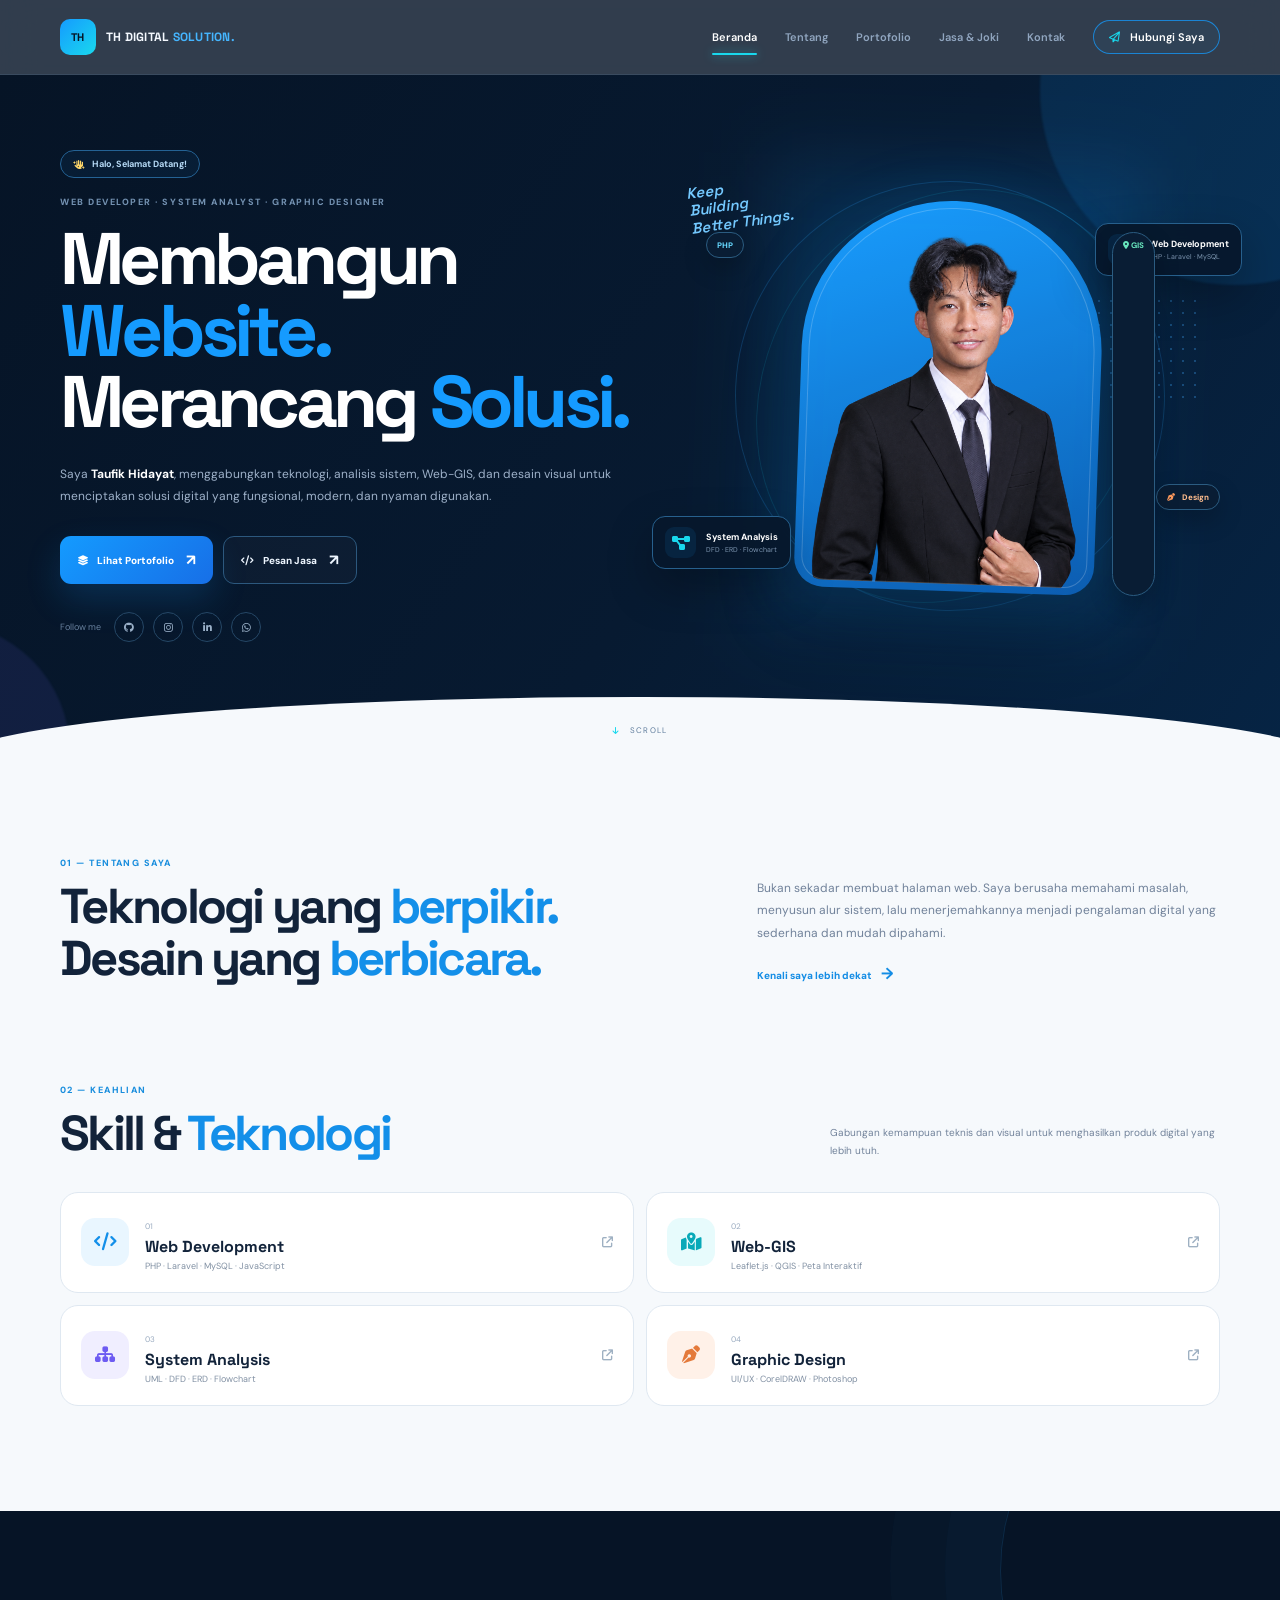
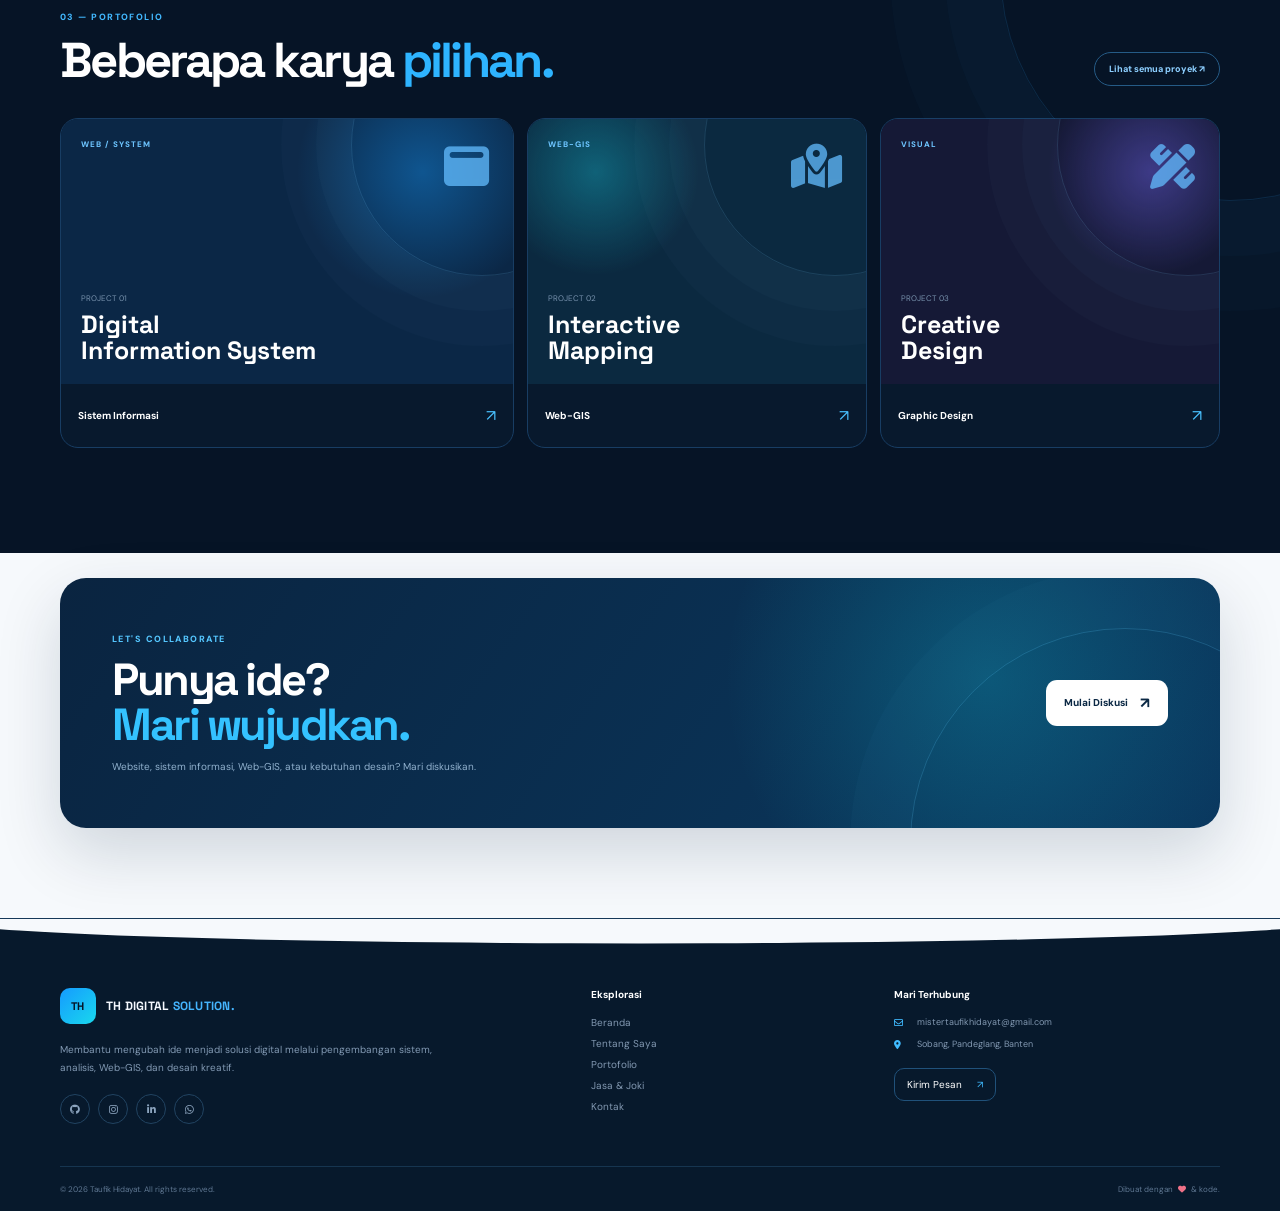
==== commit 9eed8aa5: "Update index.html" ====
--- a/index.html
+++ b/index.html
@@ -75,6 +75,7 @@
                         <a href="#" aria-label="LinkedIn"><i class="fa-brands fa-linkedin-in"></i></a>
                         <a href="https://wa.me/6285715409139" aria-label="WhatsApp" target="_blank"><i class="fa-brands fa-whatsapp"></i></a>
                     </div>
+                </div> <!-- INI TAG PENUTUP YANG SEBELUMNYA HILANG -->
 
                 <!-- Foto pribadi tetap dipakai -->
                 <div class="hero-profile reveal delay">
